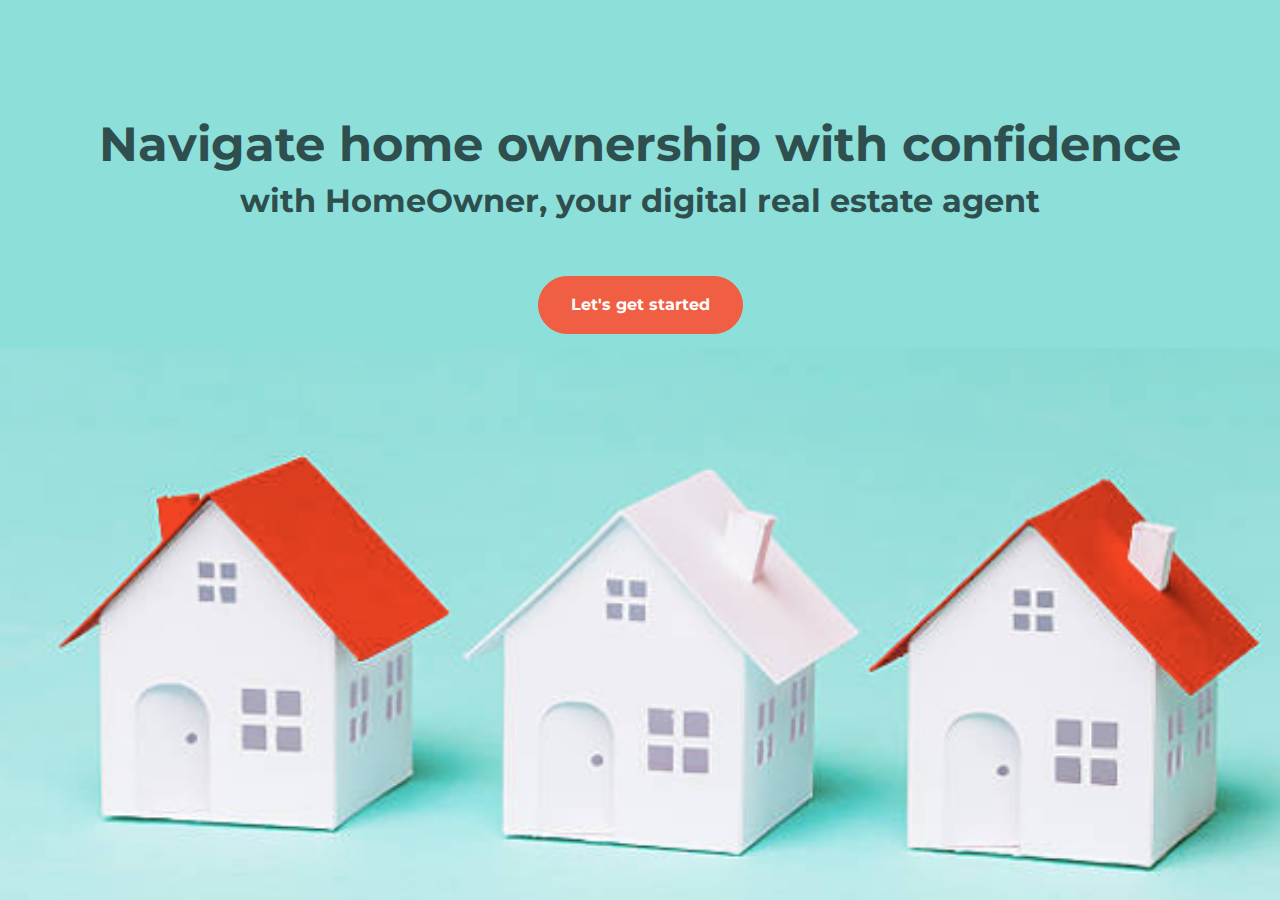
==== index.html @ 941b1fec "Add files via upload" ====
<!DOCTYPE html>
<html>
  <head>
    <title>HomeOwner</title>

    <!-- Required meta tags -->
    <meta charset="utf-8">
    <meta name="viewport" content="width=device-width, initial-scale=1">
    
    <!-- Google Fonts -->
    <link href="https://fonts.googleapis.com/css?family=Montserrat" rel="stylesheet">

    <!-- Bootstrap CSS from a CDN. This way you don't have to include the bootstrap file yourself -->
    <link rel="stylesheet" href="https://stackpath.bootstrapcdn.com/bootstrap/4.3.1/css/bootstrap.min.css" integrity="sha384-ggOyR0iXCbMQv3Xipma34MD+dH/1fQ784/j6cY/iJTQUOhcWr7x9JvoRxT2MZw1T" crossorigin="anonymous">
    
    <!-- Your own stylesheet -->
    <link rel="stylesheet" type="text/css" href="style.css">
  </head>
  <body>
    <div class="container d-flex align-items-center h-50">
      <div class="row">
        <header class="text-center col-12">
          <h1><strong>Navigate home ownership with confidence</strong></h1>
          <h2><strong>with HomeOwner, your digital real estate agent</strong></h2>
        </header>
        <div class="buffer col-12"></div>
        <section class="text-center col-12">
          <button class="btn btn-primary btn-xl">Let's get started</button>
        </section>
      </div>
    </div>
  </body>
</html>
---- style.css ----
body,
html {
  width: 100%;
  height: 100%;
  font-family: 'Montserrat', sans-serif;
  background: url(header.jpg) no-repeat center center fixed; 
  -webkit-background-size: cover;
  -moz-background-size: cover;
  -o-background-size: cover;
  background-size: cover;
}

h1{
  font-size: 3rem;
  color: darkslategray;
}

h2{
  font-size: 2rem;
  color: darkslategray;
}

.buffer {
  height: 3rem;
}

.btn {
  font-weight:  700;
  border-radius: 300px;
}

.btn-primary {
  background-color: #F05F44;
  border-color: #F05F44;
}

.btn-primary:hover {
  background-color:  #EE4B08;
  border-color:  #EE4B08;
  border-width: 4px;

}

.btn-xl{
  padding: 1rem 2rem;
}
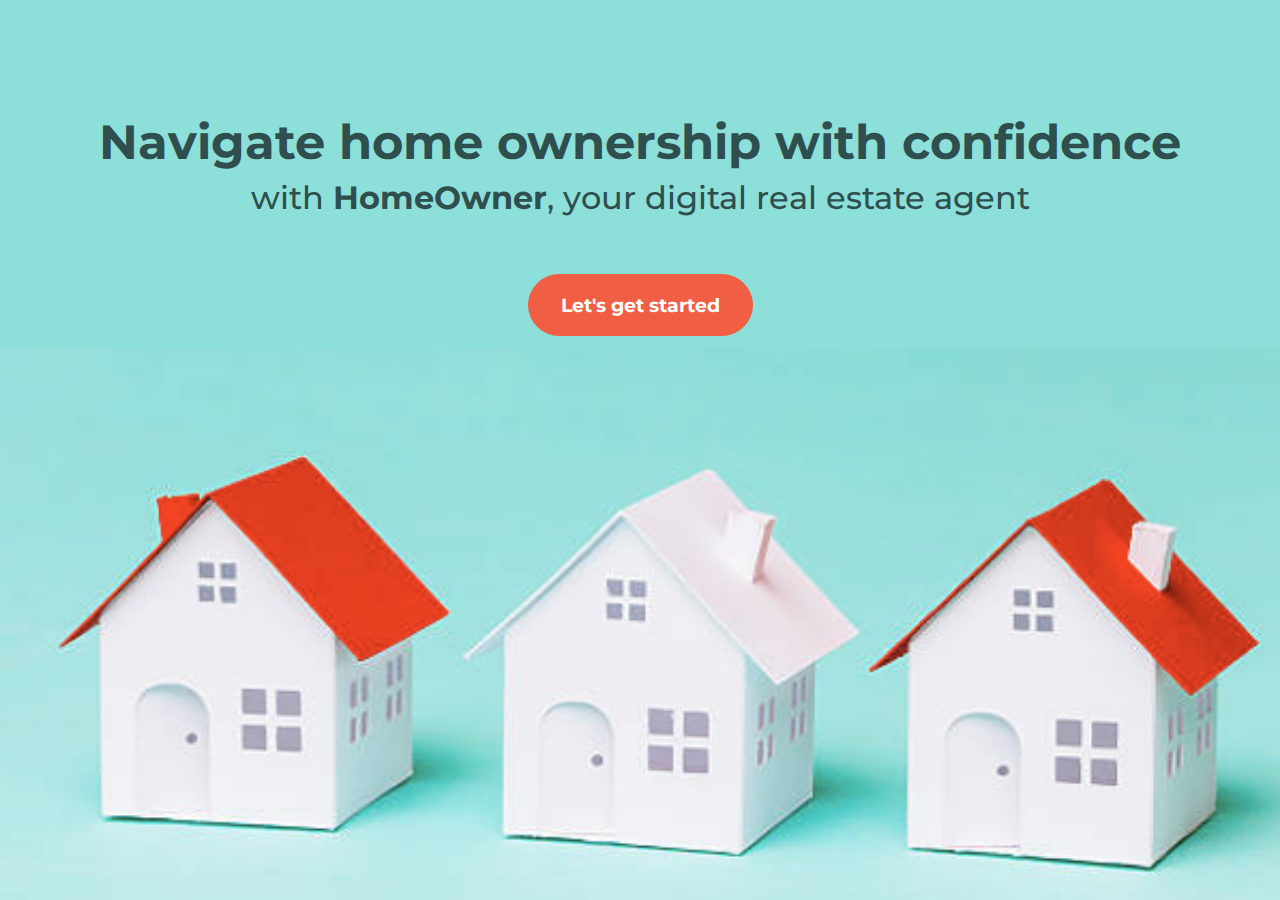
==== commit 7d58c50c: "Add files via upload" ====
--- a/index.html
+++ b/index.html
@@ -12,7 +12,7 @@
 
     <!-- Bootstrap CSS from a CDN. This way you don't have to include the bootstrap file yourself -->
     <link rel="stylesheet" href="https://stackpath.bootstrapcdn.com/bootstrap/4.3.1/css/bootstrap.min.css" integrity="sha384-ggOyR0iXCbMQv3Xipma34MD+dH/1fQ784/j6cY/iJTQUOhcWr7x9JvoRxT2MZw1T" crossorigin="anonymous">
-    
+
     <!-- Your own stylesheet -->
     <link rel="stylesheet" type="text/css" href="style.css">
   </head>
@@ -21,11 +21,11 @@
       <div class="row">
         <header class="text-center col-12">
           <h1><strong>Navigate home ownership with confidence</strong></h1>
-          <h2><strong>with HomeOwner, your digital real estate agent</strong></h2>
+          <h2>with <strong>HomeOwner</strong>, your digital real estate agent</h2>
         </header>
         <div class="buffer col-12"></div>
         <section class="text-center col-12">
-          <button class="btn btn-primary btn-xl">Let's get started</button>
+          <a class="btn btn-primary btn-xl" href="mainpage.html" role="button">Let's get started</a>
         </section>
       </div>
     </div>
--- a/style.css
+++ b/style.css
@@ -26,6 +26,7 @@
 
 .btn {
   font-weight:  700;
+  font-size: 1.2rem;
   border-radius: 300px;
 }
 
